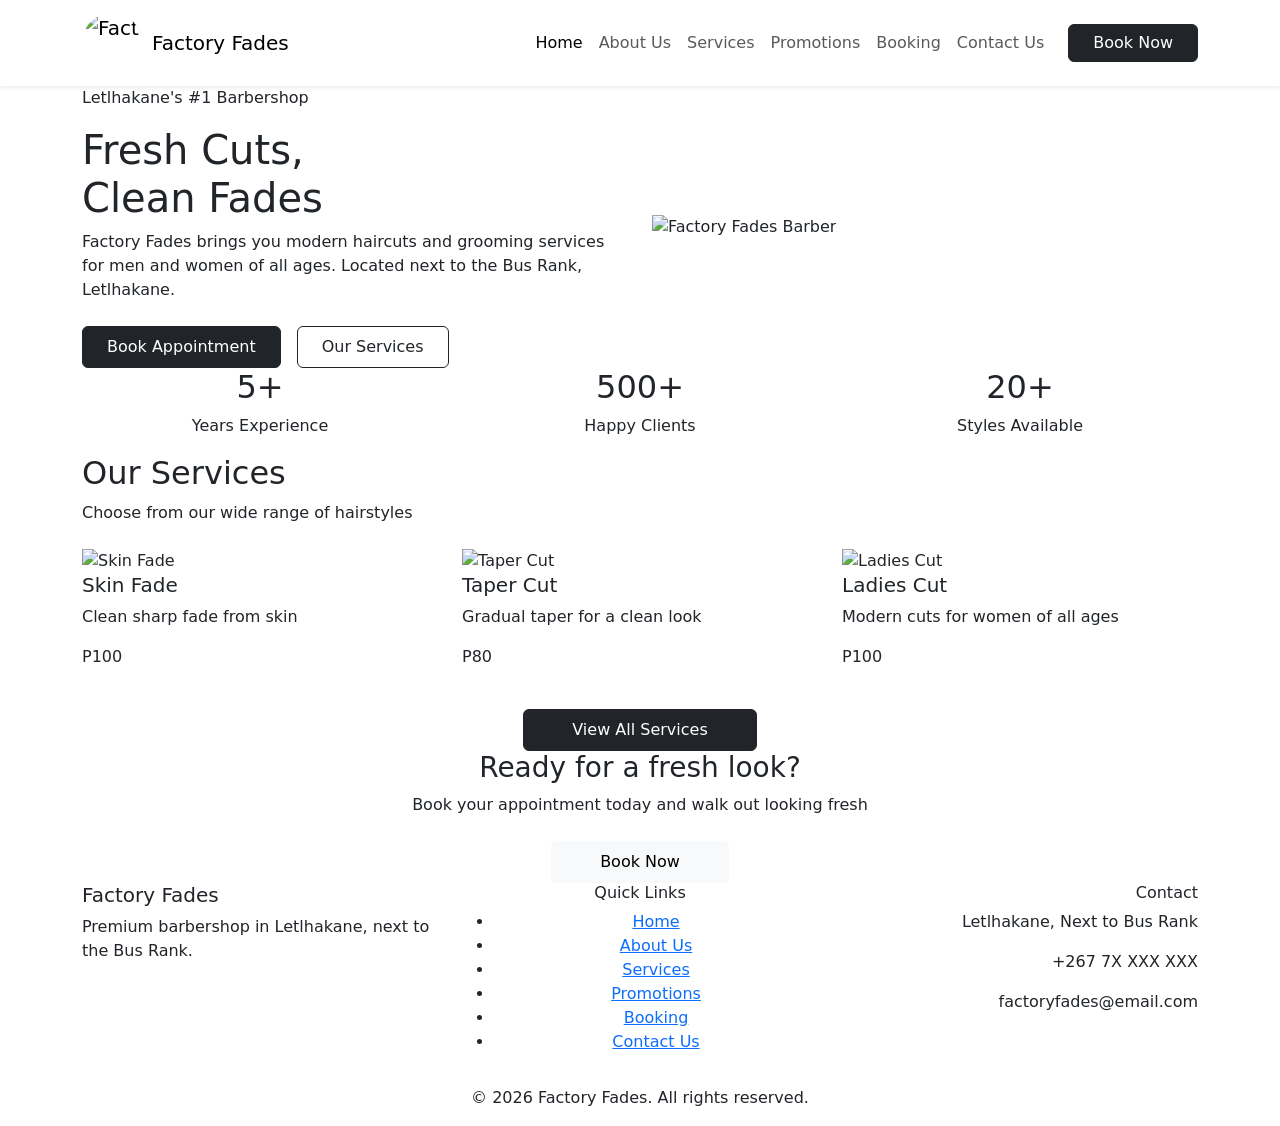
==== index.html @ f3f23d8f "Initial commit - Factory Fades website" ====
<!DOCTYPE html>
<html lang="en">

<head>
    <meta charset="UTF-8">
    <meta name="viewport" content="width=device-width, initial-scale=1.0">
    <meta name="description" content="Factory Fades - Premium Barbershop in Letlhakane. Modern haircuts for both men and women of different ages. Book your appointment online."/>
    <title>Factory Fades | Home</title>
    <link href="https://cdn.jsdelivr.net/npm/bootstrap@5.3.0/dist/css/bootstrap.min.css" rel="stylesheet">
    <link rel="stylesheet" href="css/style.css">
</head>

<body>

<!-- NAVBAR -->
<nav class="navbar navbar-expand-lg navbar-light bg-white shadow-sm sticky-top">
    <div class="container">
        <a class="navbar-brand d-flex align-items-center" href="index.html">
            <img src="images/logo.png" alt="Factory Fades Logo" width="60" height="60" style="border-radius:50%; margin-right:10px;">
            <span class="brand-name">Factory Fades</span>
        </a>
        <button class="navbar-toggler" type="button" data-bs-toggle="collapse" data-bs-target="#navbarNav">
            <span class="navbar-toggler-icon"></span>
        </button>
        <div class="collapse navbar-collapse" id="navbarNav">
            <ul class="navbar-nav ms-auto align-items-center">
                <li class="nav-item"><a class="nav-link active" href="index.html">Home</a></li>
                <li class="nav-item"><a class="nav-link" href="about.html">About Us</a></li>
                <li class="nav-item"><a class="nav-link" href="services.html">Services</a></li>
                <li class="nav-item"><a class="nav-link" href="promotions.html">Promotions</a></li>
                <li class="nav-item"><a class="nav-link" href="booking.html">Booking</a></li>
                <li class="nav-item"><a class="nav-link" href="contact.html">Contact Us</a></li>
                <li class="nav-item ms-3">
                    <a href="booking.html" class="btn btn-dark px-4">Book Now</a>
                </li>
            </ul>
        </div>
    </div>
</nav>

<!-- HERO SECTION -->
<section class="hero-section">
    <div class="container">
        <div class="row align-items-center min-vh-75">
            <div class="col-lg-6">
                <p class="hero-tag">Letlhakane's #1 Barbershop</p>
                <h1 class="hero-heading">Fresh Cuts,<br><span>Clean Fades</span></h1>
                <p class="hero-subtext">Factory Fades brings you modern haircuts and grooming services for men and women of all ages. Located next to the Bus Rank, Letlhakane.</p>
                <div class="d-flex flex-wrap gap-3 mt-4">
                    <a href="booking.html" class="btn btn-dark px-4 py-2">Book Appointment</a>
                    <a href="services.html" class="btn btn-outline-dark px-4 py-2">Our Services</a>
                </div>
            </div>
            <div class="col-lg-6">
                <img src="images/hero.jpg" alt="Factory Fades Barber" width="550" height="400" class="hero-img">
            </div>
        </div>
    </div>
</section>

<!-- STATS SECTION -->
<section class="stats-section">
    <div class="container">
        <div class="row text-center">
            <div class="col-md-4 stat-item">
                <h2 class="stat-number">5+</h2>
                <p class="stat-label">Years Experience</p>
            </div>
            <div class="col-md-4 stat-item">
                <h2 class="stat-number">500+</h2>
                <p class="stat-label">Happy Clients</p>
            </div>
            <div class="col-md-4 stat-item">
                <h2 class="stat-number">20+</h2>
                <p class="stat-label">Styles Available</p>
            </div>
        </div>
    </div>
</section>

<!-- FEATURED SERVICES SECTION -->
<section class="featured-section">
    <div class="container">
        <h2 class="section-heading">Our Services</h2>
        <p class="section-subtext">Choose from our wide range of hairstyles</p>
        <div class="row mt-4">
            <div class="col-md-4 mb-4">
                <div class="service-card">
                    <img src="images/skin-fade.jpg" alt="Skin Fade" width="100%" height="200">
                    <div class="service-card-body">
                        <h5>Skin Fade</h5>
                        <p>Clean sharp fade from skin</p>
                        <span class="price">P100</span>
                    </div>
                </div>
            </div>
            <div class="col-md-4 mb-4">
                <div class="service-card">
                    <img src="images/taper.jpg" alt="Taper Cut" width="100%" height="200">
                    <div class="service-card-body">
                        <h5>Taper Cut</h5>
                        <p>Gradual taper for a clean look</p>
                        <span class="price">P80</span>
                    </div>
                </div>
            </div>
            <div class="col-md-4 mb-4">
                <div class="service-card">
                    <img src="images/ladies.jpg" alt="Ladies Cut" width="100%" height="200">
                    <div class="service-card-body">
                        <h5>Ladies Cut</h5>
                        <p>Modern cuts for women of all ages</p>
                        <span class="price">P100</span>
                    </div>
                </div>
            </div>
        </div>
        <div class="text-center mt-3">
            <a href="services.html" class="btn btn-dark px-5 py-2">View All Services</a>
        </div>
    </div>
</section>

<!-- CTA BANNER -->
<section class="cta-section">
    <div class="container text-center">
        <h3>Ready for a fresh look?</h3>
        <p>Book your appointment today and walk out looking fresh</p>
        <a href="booking.html" class="btn btn-light px-5 py-2 mt-2">Book Now</a>
    </div>
</section>

<!-- FOOTER -->
<footer class="footer">
    <div class="container">
        <div class="row">
            <div class="col-md-4">
                <h5 class="footer-brand">Factory Fades</h5>
                <p>Premium barbershop in Letlhakane, next to the Bus Rank.</p>
            </div>
            <div class="col-md-4 text-center">
                <h6>Quick Links</h6>
                <ul class="footer-links">
                    <li><a href="index.html">Home</a></li>
                    <li><a href="about.html">About Us</a></li>
                    <li><a href="services.html">Services</a></li>
                    <li><a href="promotions.html">Promotions</a></li>
                    <li><a href="booking.html">Booking</a></li>
                    <li><a href="contact.html">Contact Us</a></li>
                </ul>
            </div>
            <div class="col-md-4 text-end">
                <h6>Contact</h6>
                <p>Letlhakane, Next to Bus Rank</p>
                <p>+267 7X XXX XXX</p>
                <p>factoryfades@email.com</p>
            </div>
        </div>
        <div class="text-center mt-3">
            <p class="copyright">© 2026 Factory Fades. All rights reserved.</p>
        </div>
    </div>
</footer>

<script src="https://cdn.jsdelivr.net/npm/bootstrap@5.3.0/dist/js/bootstrap.bundle.min.js"></script>

</body>
</html>
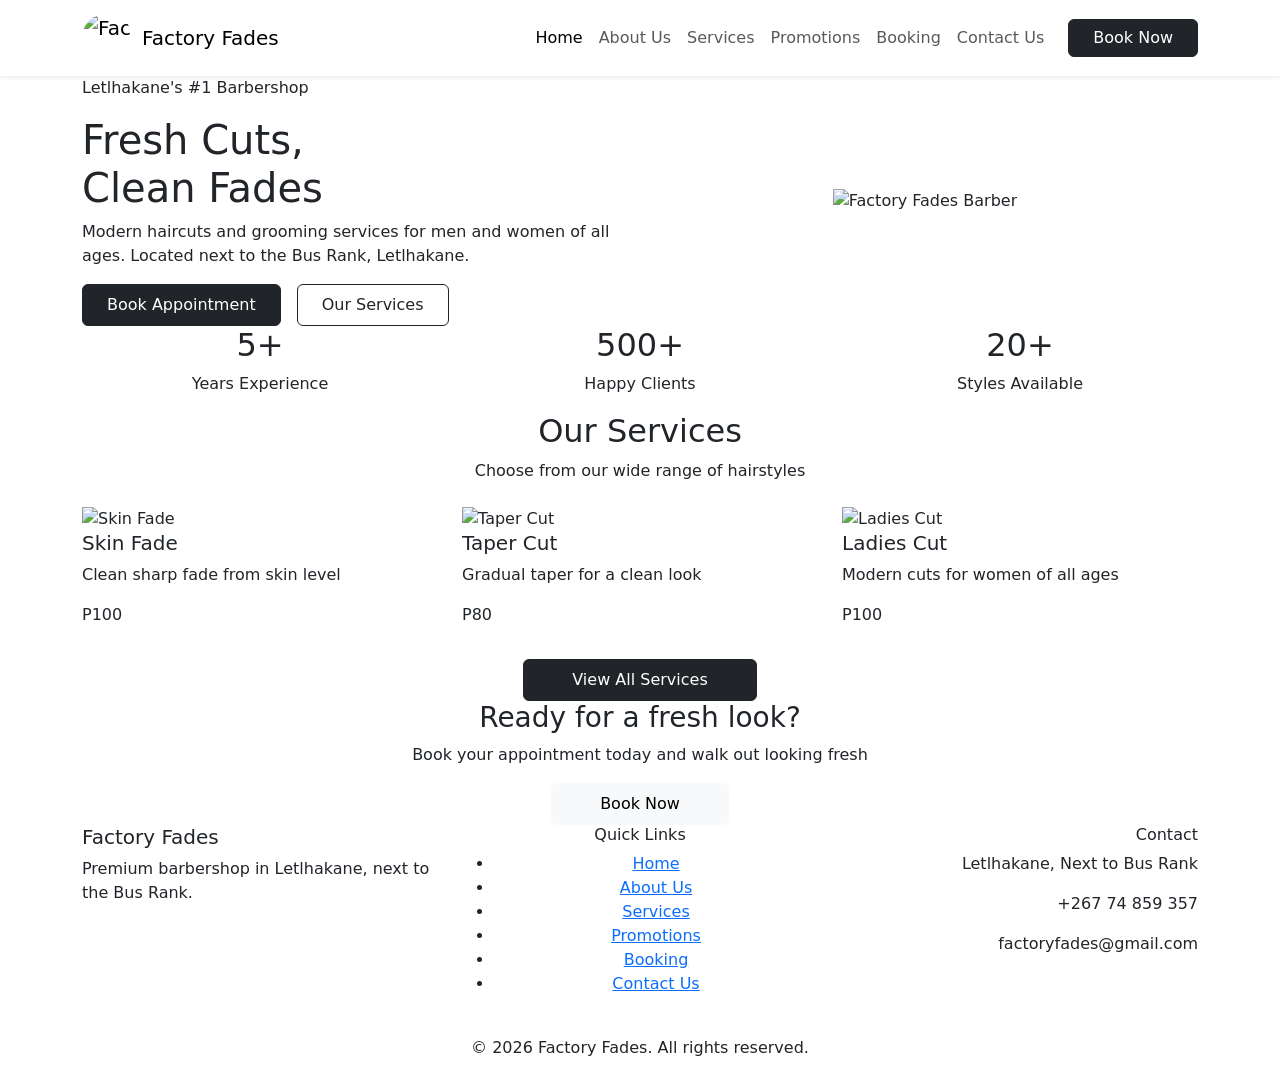
==== commit 2be85cde: "Complete Factory Fades website - all pages CSS and JS" ====
--- a/index.html
+++ b/index.html
@@ -1,10 +1,9 @@
 <!DOCTYPE html>
 <html lang="en">
-
 <head>
     <meta charset="UTF-8">
     <meta name="viewport" content="width=device-width, initial-scale=1.0">
-    <meta name="description" content="Factory Fades - Premium Barbershop in Letlhakane. Modern haircuts for both men and women of different ages. Book your appointment online."/>
+    <meta name="description" content="Factory Fades - Premium Barbershop in Letlhakane. Modern haircuts for men and women of all ages. Book your appointment online.">
     <title>Factory Fades | Home</title>
     <link href="https://cdn.jsdelivr.net/npm/bootstrap@5.3.0/dist/css/bootstrap.min.css" rel="stylesheet">
     <link rel="stylesheet" href="css/style.css">
@@ -16,7 +15,7 @@
 <nav class="navbar navbar-expand-lg navbar-light bg-white shadow-sm sticky-top">
     <div class="container">
         <a class="navbar-brand d-flex align-items-center" href="index.html">
-            <img src="images/logo.png" alt="Factory Fades Logo" width="60" height="60" style="border-radius:50%; margin-right:10px;">
+            <img src="images/logo.png" alt="Factory Fades Logo" width="50" height="50" style="border-radius:50%; margin-right:10px;">
             <span class="brand-name">Factory Fades</span>
         </a>
         <button class="navbar-toggler" type="button" data-bs-toggle="collapse" data-bs-target="#navbarNav">
@@ -38,27 +37,27 @@
     </div>
 </nav>
 
-<!-- HERO SECTION -->
+<!-- HERO -->
 <section class="hero-section">
     <div class="container">
-        <div class="row align-items-center min-vh-75">
+        <div class="row align-items-center">
             <div class="col-lg-6">
                 <p class="hero-tag">Letlhakane's #1 Barbershop</p>
                 <h1 class="hero-heading">Fresh Cuts,<br><span>Clean Fades</span></h1>
-                <p class="hero-subtext">Factory Fades brings you modern haircuts and grooming services for men and women of all ages. Located next to the Bus Rank, Letlhakane.</p>
-                <div class="d-flex flex-wrap gap-3 mt-4">
+                <p class="hero-subtext">Modern haircuts and grooming services for men and women of all ages. Located next to the Bus Rank, Letlhakane.</p>
+                <div class="d-flex flex-wrap gap-3">
                     <a href="booking.html" class="btn btn-dark px-4 py-2">Book Appointment</a>
                     <a href="services.html" class="btn btn-outline-dark px-4 py-2">Our Services</a>
                 </div>
             </div>
-            <div class="col-lg-6">
-                <img src="images/hero.jpg" alt="Factory Fades Barber" width="550" height="400" class="hero-img">
+            <div class="col-lg-6 mt-4 mt-lg-0 text-center">
+                <img src="images/hero.jpg" alt="Factory Fades Barber" width="550" height="420" class="hero-img">
             </div>
         </div>
     </div>
 </section>
 
-<!-- STATS SECTION -->
+<!-- STATS -->
 <section class="stats-section">
     <div class="container">
         <div class="row text-center">
@@ -78,18 +77,18 @@
     </div>
 </section>
 
-<!-- FEATURED SERVICES SECTION -->
+<!-- FEATURED SERVICES -->
 <section class="featured-section">
     <div class="container">
-        <h2 class="section-heading">Our Services</h2>
-        <p class="section-subtext">Choose from our wide range of hairstyles</p>
+        <h2 class="section-heading text-center">Our Services</h2>
+        <p class="section-subtext text-center">Choose from our wide range of hairstyles</p>
         <div class="row mt-4">
             <div class="col-md-4 mb-4">
                 <div class="service-card">
                     <img src="images/skin-fade.jpg" alt="Skin Fade" width="100%" height="200">
                     <div class="service-card-body">
                         <h5>Skin Fade</h5>
-                        <p>Clean sharp fade from skin</p>
+                        <p>Clean sharp fade from skin level</p>
                         <span class="price">P100</span>
                     </div>
                 </div>
@@ -115,7 +114,7 @@
                 </div>
             </div>
         </div>
-        <div class="text-center mt-3">
+        <div class="text-center mt-2">
             <a href="services.html" class="btn btn-dark px-5 py-2">View All Services</a>
         </div>
     </div>
@@ -126,7 +125,7 @@
     <div class="container text-center">
         <h3>Ready for a fresh look?</h3>
         <p>Book your appointment today and walk out looking fresh</p>
-        <a href="booking.html" class="btn btn-light px-5 py-2 mt-2">Book Now</a>
+        <a href="booking.html" class="btn btn-light px-5 py-2">Book Now</a>
     </div>
 </section>
 
@@ -134,11 +133,11 @@
 <footer class="footer">
     <div class="container">
         <div class="row">
-            <div class="col-md-4">
+            <div class="col-md-4 mb-4">
                 <h5 class="footer-brand">Factory Fades</h5>
                 <p>Premium barbershop in Letlhakane, next to the Bus Rank.</p>
             </div>
-            <div class="col-md-4 text-center">
+            <div class="col-md-4 mb-4 text-center">
                 <h6>Quick Links</h6>
                 <ul class="footer-links">
                     <li><a href="index.html">Home</a></li>
@@ -149,20 +148,20 @@
                     <li><a href="contact.html">Contact Us</a></li>
                 </ul>
             </div>
-            <div class="col-md-4 text-end">
+            <div class="col-md-4 mb-4 text-md-end">
                 <h6>Contact</h6>
                 <p>Letlhakane, Next to Bus Rank</p>
-                <p>+267 7X XXX XXX</p>
-                <p>factoryfades@email.com</p>
+                <p>+267 74 859 357</p>
+                <p>factoryfades@gmail.com</p>
             </div>
         </div>
-        <div class="text-center mt-3">
+        <div class="text-center">
             <p class="copyright">© 2026 Factory Fades. All rights reserved.</p>
         </div>
     </div>
 </footer>
 
 <script src="https://cdn.jsdelivr.net/npm/bootstrap@5.3.0/dist/js/bootstrap.bundle.min.js"></script>
-
-</body>
+<script src="js/main.js"></script>
+<script src="js/main.js"></script></body>
 </html>
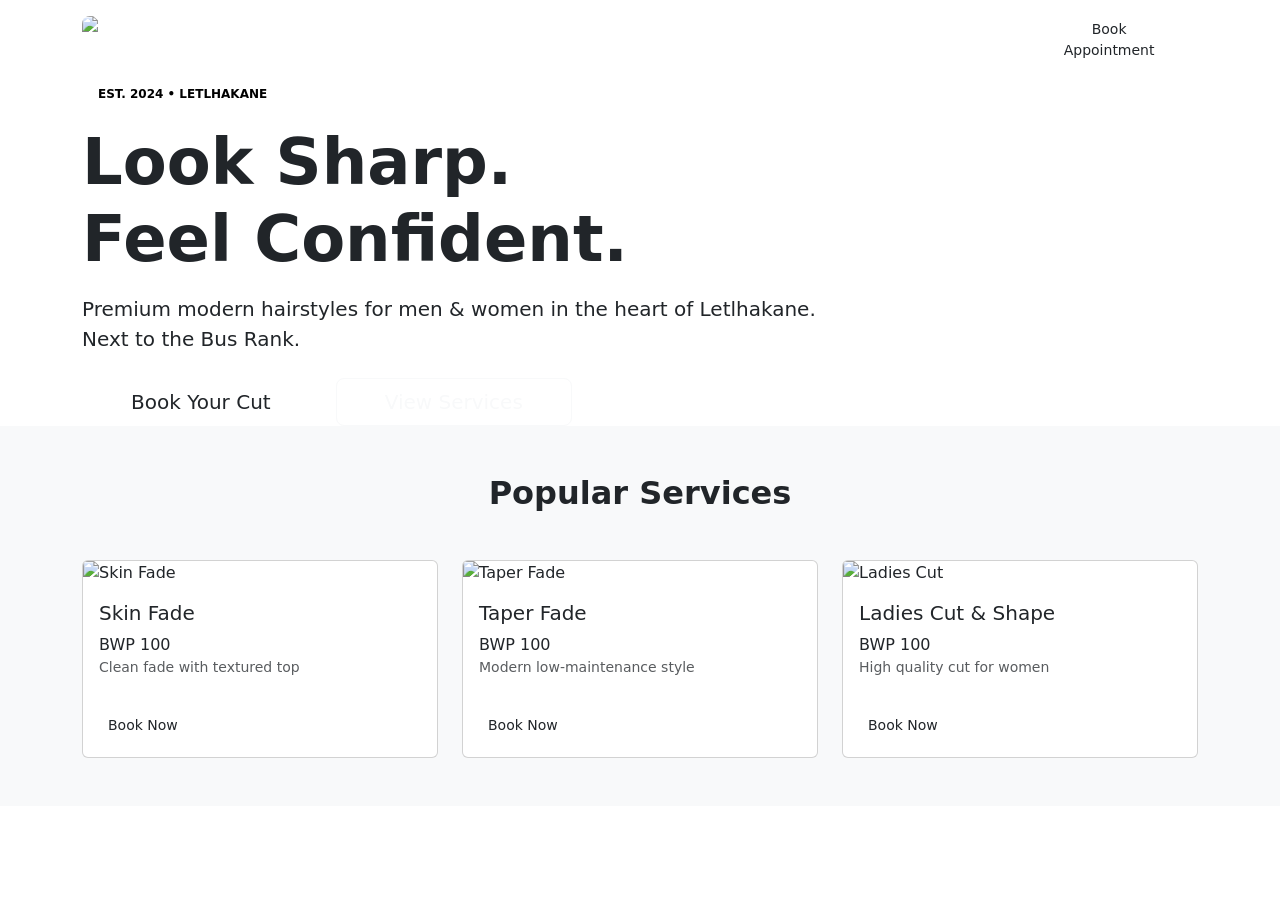
==== commit 4f974032: "First upload - Factory Fades Barbershop Website" ====
--- a/index.html
+++ b/index.html
@@ -3,165 +3,101 @@
 <head>
     <meta charset="UTF-8">
     <meta name="viewport" content="width=device-width, initial-scale=1.0">
-    <meta name="description" content="Factory Fades - Premium Barbershop in Letlhakane. Modern haircuts for men and women of all ages. Book your appointment online.">
-    <title>Factory Fades | Home</title>
-    <link href="https://cdn.jsdelivr.net/npm/bootstrap@5.3.0/dist/css/bootstrap.min.css" rel="stylesheet">
-    <link rel="stylesheet" href="css/style.css">
+    <title>Factory Fades | Premium Barbershop in Letlhakane</title>
+    <link href="https://cdn.jsdelivr.net/npm/bootstrap@5.3.3/dist/css/bootstrap.min.css" rel="stylesheet">
+    <link rel="stylesheet" href="https://cdnjs.cloudflare.com/ajax/libs/font-awesome/6.5.1/css/all.min.css">
+    <link rel="stylesheet" href="assets/css/style.css">
+    <link rel="icon" href="assets/images/logo.jpg" type="image/jpeg">
 </head>
-
 <body>
-
-<!-- NAVBAR -->
-<nav class="navbar navbar-expand-lg navbar-light bg-white shadow-sm sticky-top">
-    <div class="container">
-        <a class="navbar-brand d-flex align-items-center" href="index.html">
-            <img src="images/logo.png" alt="Factory Fades Logo" width="50" height="50" style="border-radius:50%; margin-right:10px;">
-            <span class="brand-name">Factory Fades</span>
-        </a>
-        <button class="navbar-toggler" type="button" data-bs-toggle="collapse" data-bs-target="#navbarNav">
-            <span class="navbar-toggler-icon"></span>
-        </button>
-        <div class="collapse navbar-collapse" id="navbarNav">
-            <ul class="navbar-nav ms-auto align-items-center">
-                <li class="nav-item"><a class="nav-link active" href="index.html">Home</a></li>
-                <li class="nav-item"><a class="nav-link" href="about.html">About Us</a></li>
-                <li class="nav-item"><a class="nav-link" href="services.html">Services</a></li>
-                <li class="nav-item"><a class="nav-link" href="promotions.html">Promotions</a></li>
-                <li class="nav-item"><a class="nav-link" href="booking.html">Booking</a></li>
-                <li class="nav-item"><a class="nav-link" href="contact.html">Contact Us</a></li>
-                <li class="nav-item ms-3">
-                    <a href="booking.html" class="btn btn-dark px-4">Book Now</a>
-                </li>
-            </ul>
-        </div>
-    </div>
-</nav>
-
-<!-- HERO -->
-<section class="hero-section">
-    <div class="container">
-        <div class="row align-items-center">
-            <div class="col-lg-6">
-                <p class="hero-tag">Letlhakane's #1 Barbershop</p>
-                <h1 class="hero-heading">Fresh Cuts,<br><span>Clean Fades</span></h1>
-                <p class="hero-subtext">Modern haircuts and grooming services for men and women of all ages. Located next to the Bus Rank, Letlhakane.</p>
-                <div class="d-flex flex-wrap gap-3">
-                    <a href="booking.html" class="btn btn-dark px-4 py-2">Book Appointment</a>
-                    <a href="services.html" class="btn btn-outline-dark px-4 py-2">Our Services</a>
+    <!-- Navbar -->
+    <nav class="navbar navbar-expand-lg navbar-dark sticky-top">
+        <div class="container">
+            <a class="navbar-brand d-flex align-items-center" href="index.html">
+                <img src="assets/images/logo.jpg" alt="Factory Fades Logo" style="height: 48px; width: auto; border-radius: 8px;">
+                <span class="ms-2 fw-bold">FACTORY FADES</span>
+            </a>
+            <button class="navbar-toggler" type="button" data-bs-toggle="collapse" data-bs-target="#navbarNav">
+                <span class="navbar-toggler-icon"></span>
+            </button>
+            <div class="collapse navbar-collapse" id="navbarNav">
+                <ul class="navbar-nav ms-auto">
+                    <li class="nav-item"><a class="nav-link active" href="index.html">Home</a></li>
+                    <li class="nav-item"><a class="nav-link" href="about.html">About Us</a></li>
+                    <li class="nav-item"><a class="nav-link" href="services.html">Services</a></li>
+                    <li class="nav-item"><a class="nav-link" href="promotions.html">Promotions</a></li>
+                    <li class="nav-item"><a class="nav-link" href="booking.html">Book Now</a></li>
+                    <li class="nav-item"><a class="nav-link" href="contact.html">Contact</a></li>
+                </ul>
+                <div class="ms-lg-4 mt-3 mt-lg-0">
+                    <a href="booking.html" class="btn btn-gold btn-sm px-4">Book Appointment</a>
                 </div>
             </div>
-            <div class="col-lg-6 mt-4 mt-lg-0 text-center">
-                <img src="images/hero.jpg" alt="Factory Fades Barber" width="550" height="420" class="hero-img">
+        </div>
+    </nav>
+
+    <!-- Hero -->
+    <header class="hero" style="background-image: url('assets/images/BALD.jpg');">
+        <div class="container">
+            <div class="hero-content">
+                <div class="badge bg-gold text-black mb-3 px-3 py-2 rounded-pill fw-semibold">EST. 2024 • LETLHAKANE</div>
+                <h1 class="display-3 fw-bold mb-3">Look Sharp.<br>Feel Confident.</h1>
+                <p class="lead mb-4">Premium modern hairstyles for men & women in the heart of Letlhakane.<br>Next to the Bus Rank.</p>
+                <div class="d-flex flex-wrap gap-3">
+                    <a href="booking.html" class="btn btn-gold btn-lg px-5">Book Your Cut</a>
+                    <a href="services.html" class="btn btn-outline-light btn-lg px-5">View Services</a>
+                </div>
             </div>
         </div>
-    </div>
-</section>
+    </header>
 
-<!-- STATS -->
-<section class="stats-section">
-    <div class="container">
-        <div class="row text-center">
-            <div class="col-md-4 stat-item">
-                <h2 class="stat-number">5+</h2>
-                <p class="stat-label">Years Experience</p>
+    <!-- Featured Services -->
+    <section class="py-5 bg-light">
+        <div class="container">
+            <div class="text-center mb-5">
+                <h2 class="fw-bold">Popular Services</h2>
             </div>
-            <div class="col-md-4 stat-item">
-                <h2 class="stat-number">500+</h2>
-                <p class="stat-label">Happy Clients</p>
-            </div>
-            <div class="col-md-4 stat-item">
-                <h2 class="stat-number">20+</h2>
-                <p class="stat-label">Styles Available</p>
-            </div>
-        </div>
-    </div>
-</section>
-
-<!-- FEATURED SERVICES -->
-<section class="featured-section">
-    <div class="container">
-        <h2 class="section-heading text-center">Our Services</h2>
-        <p class="section-subtext text-center">Choose from our wide range of hairstyles</p>
-        <div class="row mt-4">
-            <div class="col-md-4 mb-4">
-                <div class="service-card">
-                    <img src="images/skin-fade.jpg" alt="Skin Fade" width="100%" height="200">
-                    <div class="service-card-body">
-                        <h5>Skin Fade</h5>
-                        <p>Clean sharp fade from skin level</p>
-                        <span class="price">P100</span>
+            <div class="row g-4">
+                <div class="col-md-4">
+                    <div class="service-card card h-100">
+                        <img src="assets/images/skin-fade.jpg.jpg" class="card-img-top" alt="Skin Fade">
+                        <div class="card-body">
+                            <h5>Skin Fade</h5>
+                            <span class="price">BWP 100</span>
+                            <p class="text-muted small">Clean fade with textured top</p>
+                            <a href="booking.html" class="btn btn-sm btn-gold mt-3">Book Now</a>
+                        </div>
                     </div>
                 </div>
-            </div>
-            <div class="col-md-4 mb-4">
-                <div class="service-card">
-                    <img src="images/taper.jpg" alt="Taper Cut" width="100%" height="200">
-                    <div class="service-card-body">
-                        <h5>Taper Cut</h5>
-                        <p>Gradual taper for a clean look</p>
-                        <span class="price">P80</span>
+                <div class="col-md-4">
+                    <div class="service-card card h-100">
+                        <img src="a"C:\Users\PC\OneDrive - Botswana Accountancy College\Desktop\assignment\images\taper.jpg.jpg"" class="card-img-top" alt="Taper Fade">
+                        <div class="card-body">
+                            <h5>Taper Fade</h5>
+                            <span class="price">BWP 100</span>
+                            <p class="text-muted small">Modern low-maintenance style</p>
+                            <a href="booking.html" class="btn btn-sm btn-gold mt-3">Book Now</a>
+                        </div>
                     </div>
                 </div>
-            </div>
-            <div class="col-md-4 mb-4">
-                <div class="service-card">
-                    <img src="images/ladies.jpg" alt="Ladies Cut" width="100%" height="200">
-                    <div class="service-card-body">
-                        <h5>Ladies Cut</h5>
-                        <p>Modern cuts for women of all ages</p>
-                        <span class="price">P100</span>
+                <div class="col-md-4">
+                    <div class="service-card card h-100">
+                        <img src="assets/images/ladies.jpg.jpg" class="card-img-top" alt="Ladies Cut">
+                        <div class="card-body">
+                            <h5>Ladies Cut & Shape</h5>
+                            <span class="price">BWP 100</span>
+                            <p class="text-muted small">High quality cut for women</p>
+                            <a href="booking.html" class="btn btn-sm btn-gold mt-3">Book Now</a>
+                        </div>
                     </div>
                 </div>
             </div>
         </div>
-        <div class="text-center mt-2">
-            <a href="services.html" class="btn btn-dark px-5 py-2">View All Services</a>
-        </div>
-    </div>
-</section>
+    </section>
 
-<!-- CTA BANNER -->
-<section class="cta-section">
-    <div class="container text-center">
-        <h3>Ready for a fresh look?</h3>
-        <p>Book your appointment today and walk out looking fresh</p>
-        <a href="booking.html" class="btn btn-light px-5 py-2">Book Now</a>
-    </div>
-</section>
+    <!-- Rest of your original content remains the same -->
+    <!-- ... (testimonials, CTA, footer) ... -->
 
-<!-- FOOTER -->
-<footer class="footer">
-    <div class="container">
-        <div class="row">
-            <div class="col-md-4 mb-4">
-                <h5 class="footer-brand">Factory Fades</h5>
-                <p>Premium barbershop in Letlhakane, next to the Bus Rank.</p>
-            </div>
-            <div class="col-md-4 mb-4 text-center">
-                <h6>Quick Links</h6>
-                <ul class="footer-links">
-                    <li><a href="index.html">Home</a></li>
-                    <li><a href="about.html">About Us</a></li>
-                    <li><a href="services.html">Services</a></li>
-                    <li><a href="promotions.html">Promotions</a></li>
-                    <li><a href="booking.html">Booking</a></li>
-                    <li><a href="contact.html">Contact Us</a></li>
-                </ul>
-            </div>
-            <div class="col-md-4 mb-4 text-md-end">
-                <h6>Contact</h6>
-                <p>Letlhakane, Next to Bus Rank</p>
-                <p>+267 74 859 357</p>
-                <p>factoryfades@gmail.com</p>
-            </div>
-        </div>
-        <div class="text-center">
-            <p class="copyright">© 2026 Factory Fades. All rights reserved.</p>
-        </div>
-    </div>
-</footer>
-
-<script src="https://cdn.jsdelivr.net/npm/bootstrap@5.3.0/dist/js/bootstrap.bundle.min.js"></script>
-<script src="js/main.js"></script>
-<script src="js/main.js"></script></body>
+    <script src="https://cdn.jsdelivr.net/npm/bootstrap@5.3.3/dist/js/bootstrap.bundle.min.js"></script>
+</body>
 </html>
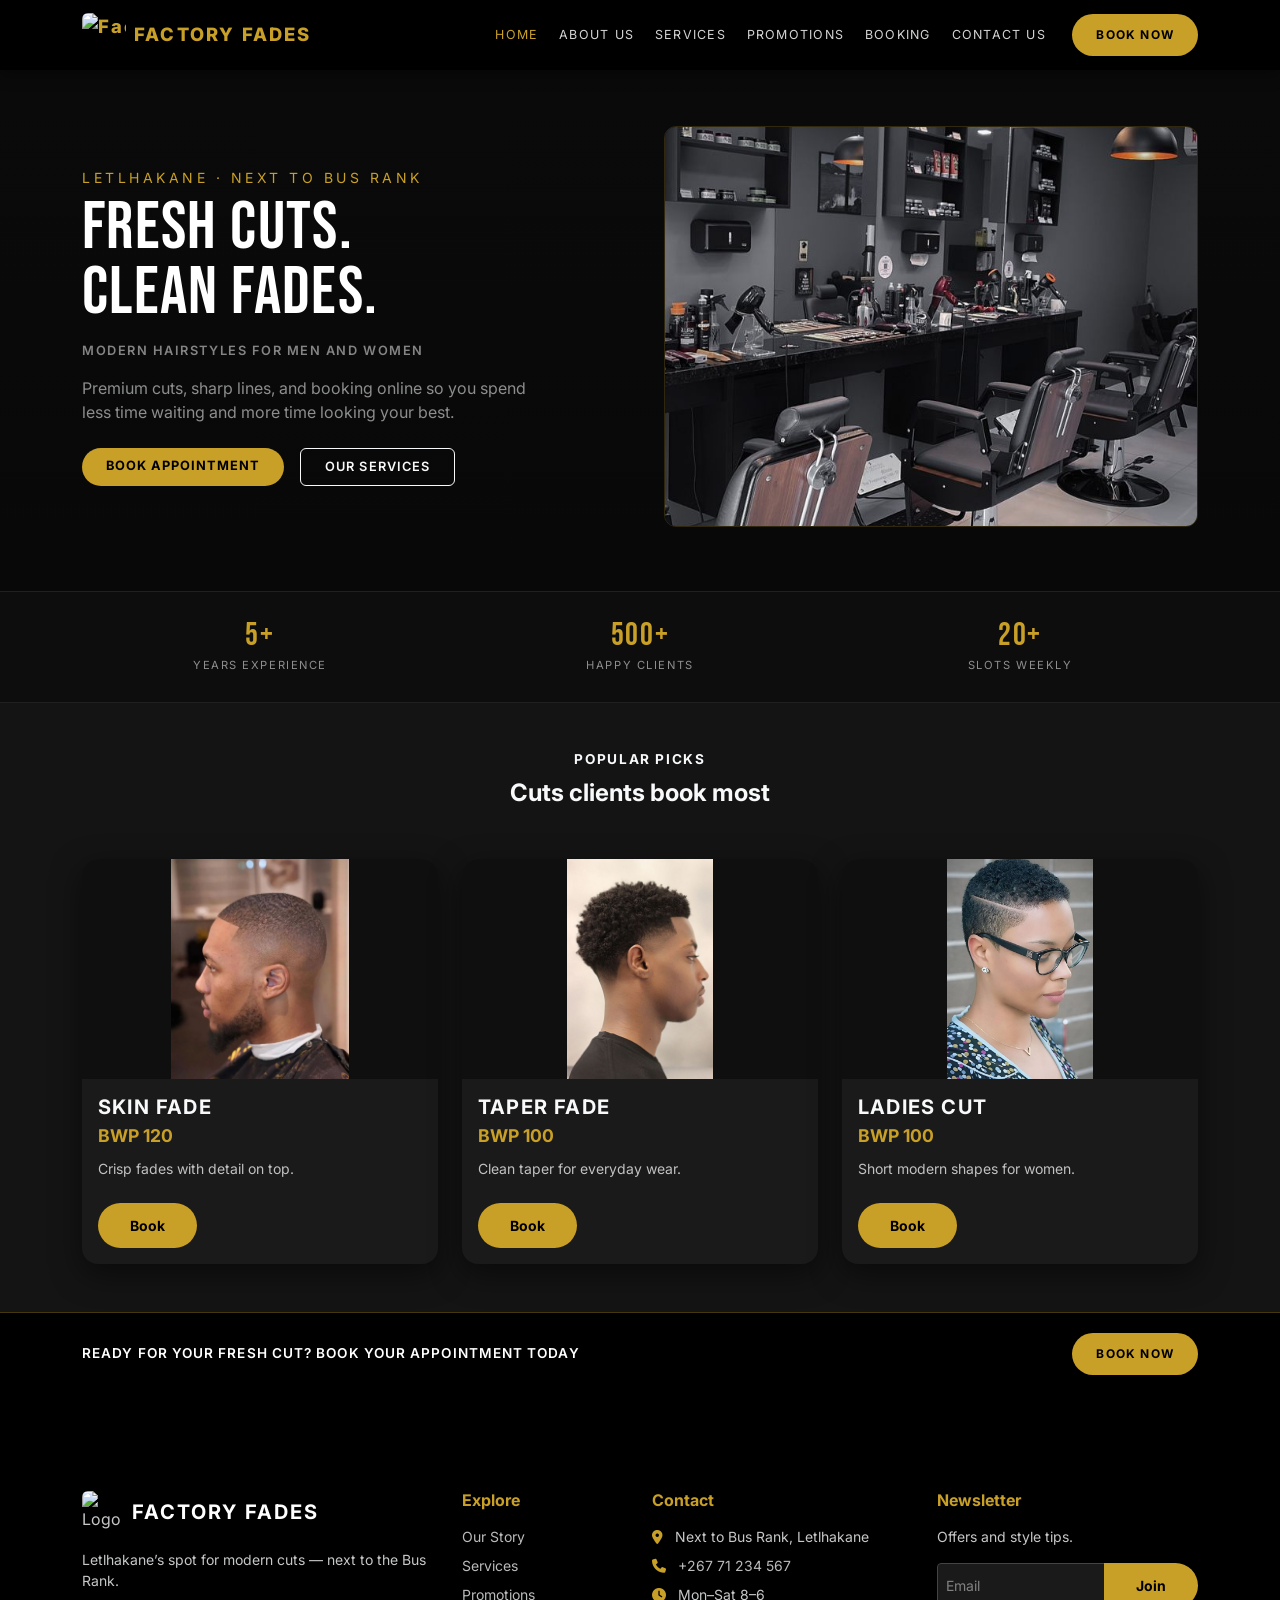
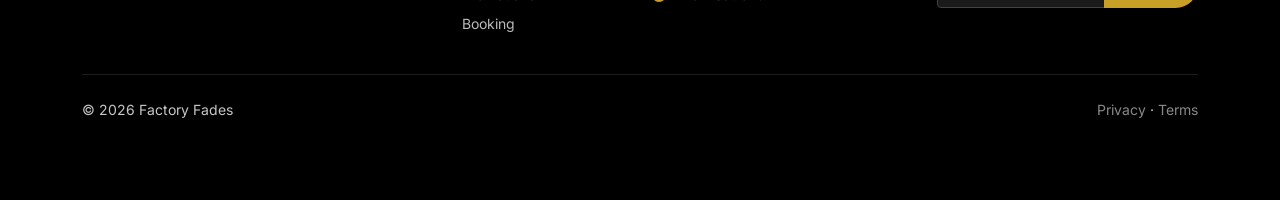
==== commit 5fbe00e0: "Add files via upload" ====
--- a/index.html
+++ b/index.html
@@ -1,103 +1,191 @@
-<!DOCTYPE html>
-<html lang="en">
-<head>
-    <meta charset="UTF-8">
-    <meta name="viewport" content="width=device-width, initial-scale=1.0">
-    <title>Factory Fades | Premium Barbershop in Letlhakane</title>
-    <link href="https://cdn.jsdelivr.net/npm/bootstrap@5.3.3/dist/css/bootstrap.min.css" rel="stylesheet">
-    <link rel="stylesheet" href="https://cdnjs.cloudflare.com/ajax/libs/font-awesome/6.5.1/css/all.min.css">
-    <link rel="stylesheet" href="assets/css/style.css">
-    <link rel="icon" href="assets/images/logo.jpg" type="image/jpeg">
-</head>
-<body>
-    <!-- Navbar -->
-    <nav class="navbar navbar-expand-lg navbar-dark sticky-top">
-        <div class="container">
-            <a class="navbar-brand d-flex align-items-center" href="index.html">
-                <img src="assets/images/logo.jpg" alt="Factory Fades Logo" style="height: 48px; width: auto; border-radius: 8px;">
-                <span class="ms-2 fw-bold">FACTORY FADES</span>
-            </a>
-            <button class="navbar-toggler" type="button" data-bs-toggle="collapse" data-bs-target="#navbarNav">
-                <span class="navbar-toggler-icon"></span>
-            </button>
-            <div class="collapse navbar-collapse" id="navbarNav">
-                <ul class="navbar-nav ms-auto">
-                    <li class="nav-item"><a class="nav-link active" href="index.html">Home</a></li>
-                    <li class="nav-item"><a class="nav-link" href="about.html">About Us</a></li>
-                    <li class="nav-item"><a class="nav-link" href="services.html">Services</a></li>
-                    <li class="nav-item"><a class="nav-link" href="promotions.html">Promotions</a></li>
-                    <li class="nav-item"><a class="nav-link" href="booking.html">Book Now</a></li>
-                    <li class="nav-item"><a class="nav-link" href="contact.html">Contact</a></li>
-                </ul>
-                <div class="ms-lg-4 mt-3 mt-lg-0">
-                    <a href="booking.html" class="btn btn-gold btn-sm px-4">Book Appointment</a>
-                </div>
-            </div>
-        </div>
-    </nav>
-
-    <!-- Hero -->
-    <header class="hero" style="background-image: url('assets/images/BALD.jpg');">
-        <div class="container">
-            <div class="hero-content">
-                <div class="badge bg-gold text-black mb-3 px-3 py-2 rounded-pill fw-semibold">EST. 2024 • LETLHAKANE</div>
-                <h1 class="display-3 fw-bold mb-3">Look Sharp.<br>Feel Confident.</h1>
-                <p class="lead mb-4">Premium modern hairstyles for men & women in the heart of Letlhakane.<br>Next to the Bus Rank.</p>
-                <div class="d-flex flex-wrap gap-3">
-                    <a href="booking.html" class="btn btn-gold btn-lg px-5">Book Your Cut</a>
-                    <a href="services.html" class="btn btn-outline-light btn-lg px-5">View Services</a>
-                </div>
-            </div>
-        </div>
-    </header>
-
-    <!-- Featured Services -->
-    <section class="py-5 bg-light">
-        <div class="container">
-            <div class="text-center mb-5">
-                <h2 class="fw-bold">Popular Services</h2>
-            </div>
-            <div class="row g-4">
-                <div class="col-md-4">
-                    <div class="service-card card h-100">
-                        <img src="assets/images/skin-fade.jpg.jpg" class="card-img-top" alt="Skin Fade">
-                        <div class="card-body">
-                            <h5>Skin Fade</h5>
-                            <span class="price">BWP 100</span>
-                            <p class="text-muted small">Clean fade with textured top</p>
-                            <a href="booking.html" class="btn btn-sm btn-gold mt-3">Book Now</a>
-                        </div>
-                    </div>
-                </div>
-                <div class="col-md-4">
-                    <div class="service-card card h-100">
-                        <img src="a"C:\Users\PC\OneDrive - Botswana Accountancy College\Desktop\assignment\images\taper.jpg.jpg"" class="card-img-top" alt="Taper Fade">
-                        <div class="card-body">
-                            <h5>Taper Fade</h5>
-                            <span class="price">BWP 100</span>
-                            <p class="text-muted small">Modern low-maintenance style</p>
-                            <a href="booking.html" class="btn btn-sm btn-gold mt-3">Book Now</a>
-                        </div>
-                    </div>
-                </div>
-                <div class="col-md-4">
-                    <div class="service-card card h-100">
-                        <img src="assets/images/ladies.jpg.jpg" class="card-img-top" alt="Ladies Cut">
-                        <div class="card-body">
-                            <h5>Ladies Cut & Shape</h5>
-                            <span class="price">BWP 100</span>
-                            <p class="text-muted small">High quality cut for women</p>
-                            <a href="booking.html" class="btn btn-sm btn-gold mt-3">Book Now</a>
-                        </div>
-                    </div>
-                </div>
-            </div>
-        </div>
-    </section>
-
-    <!-- Rest of your original content remains the same -->
-    <!-- ... (testimonials, CTA, footer) ... -->
-
-    <script src="https://cdn.jsdelivr.net/npm/bootstrap@5.3.3/dist/js/bootstrap.bundle.min.js"></script>
-</body>
-</html>+<!DOCTYPE html>
+<html lang="en">
+<head>
+    <meta charset="UTF-8">
+    <meta name="viewport" content="width=device-width, initial-scale=1.0">
+    <title>Factory Fades | Letlhakane #1 Barbershop</title>
+    <link rel="preconnect" href="https://fonts.googleapis.com">
+    <link rel="preconnect" href="https://fonts.gstatic.com" crossorigin>
+    <link href="https://fonts.googleapis.com/css2?family=Bebas+Neue&family=Inter:wght@400;500;600;700&display=swap" rel="stylesheet">
+    <link href="https://cdn.jsdelivr.net/npm/bootstrap@5.3.3/dist/css/bootstrap.min.css" rel="stylesheet">
+    <link rel="stylesheet" href="https://cdnjs.cloudflare.com/ajax/libs/font-awesome/6.5.1/css/all.min.css">
+    <link rel="stylesheet" href="style.css">
+    <link rel="icon" href="images/FACTORY%20FADES%20LOGO.png" type="image/png">
+</head>
+<body>
+    <nav class="navbar navbar-expand-lg navbar-dark sticky-top nav-uppercase">
+        <div class="container">
+            <a class="navbar-brand d-flex align-items-center" href="index.html">
+                <img src="images/FACTORY%20FADES%20LOGO.png" alt="Factory Fades Logo" width="44" height="44" class="rounded-2">
+                <span class="ms-2 d-none d-sm-inline">FACTORY FADES</span>
+            </a>
+            <button class="navbar-toggler" type="button" data-bs-toggle="collapse" data-bs-target="#navbarNav" aria-controls="navbarNav" aria-expanded="false" aria-label="Toggle navigation">
+                <span class="navbar-toggler-icon"></span>
+            </button>
+            <div class="collapse navbar-collapse" id="navbarNav">
+                <ul class="navbar-nav ms-auto">
+                    <li class="nav-item"><a class="nav-link active" href="index.html">Home</a></li>
+                    <li class="nav-item"><a class="nav-link" href="about.html">About Us</a></li>
+                    <li class="nav-item"><a class="nav-link" href="services.html">Services</a></li>
+                    <li class="nav-item"><a class="nav-link" href="promotions.html">Promotions</a></li>
+                    <li class="nav-item"><a class="nav-link" href="booking.html">Booking</a></li>
+                    <li class="nav-item"><a class="nav-link" href="contact.html">Contact Us</a></li>
+                </ul>
+                <div class="ms-lg-3 mt-3 mt-lg-0">
+                    <a href="booking.html" class="btn btn-gold btn-sm px-4 text-uppercase fw-bold" style="letter-spacing: 0.1em; font-size: 0.75rem;">Book Now</a>
+                </div>
+            </div>
+        </div>
+    </nav>
+
+    <header class="hero-split">
+        <div class="container">
+            <div class="row align-items-center g-4 g-lg-5">
+                <div class="col-lg-6">
+                    <p class="small text-uppercase text-gold mb-2" style="letter-spacing: 0.25em;">Letlhakane · Next to Bus Rank</p>
+                    <h1 class="hero-display text-white mb-3">Fresh cuts.<br>Clean fades.</h1>
+                    <p class="text-uppercase text-white-50 fw-semibold mb-3" style="letter-spacing: 0.12em; font-size: 0.8rem;">Modern hairstyles for men and women</p>
+                    <p class="text-muted mb-4" style="max-width: 28rem;">Premium cuts, sharp lines, and booking online so you spend less time waiting and more time looking your best.</p>
+                    <div class="d-flex flex-wrap gap-3">
+                        <a href="booking.html" class="btn btn-gold px-4 py-2 fw-bold text-uppercase" style="letter-spacing: 0.08em; font-size: 0.8rem;">Book appointment</a>
+                        <a href="services.html" class="btn btn-outline-light px-4 py-2 fw-semibold text-uppercase" style="letter-spacing: 0.08em; font-size: 0.8rem;">Our services</a>
+                    </div>
+                </div>
+                <div class="col-lg-6">
+                    <div class="hero-visual mx-lg-0 mx-auto">
+                        <img src="images/Jaques barbershop.jpg" alt="Factory Fades team and clients in the shop" loading="eager">
+                    </div>
+                </div>
+            </div>
+        </div>
+    </header>
+
+    <section class="stats-strip">
+        <div class="container">
+            <div class="row justify-content-center">
+                <div class="col-4 col-md-4">
+                    <div class="stat-item">
+                        <div class="num">5+</div>
+                        <div class="lbl">Years experience</div>
+                    </div>
+                </div>
+                <div class="col-4 col-md-4">
+                    <div class="stat-item">
+                        <div class="num">500+</div>
+                        <div class="lbl">Happy clients</div>
+                    </div>
+                </div>
+                <div class="col-4 col-md-4">
+                    <div class="stat-item">
+                        <div class="num">20+</div>
+                        <div class="lbl">Slots weekly</div>
+                    </div>
+                </div>
+            </div>
+        </div>
+    </section>
+
+    <section class="py-5 bg-light">
+        <div class="container">
+            <div class="text-center mb-5">
+                <h2 class="fw-bold text-uppercase" style="letter-spacing: 0.12em; font-size: 0.85rem; color: var(--gold);">Popular picks</h2>
+                <p class="fs-4 fw-bold mb-0 mt-2">Cuts clients book most</p>
+            </div>
+            <div class="row g-4">
+                <div class="col-md-4">
+                    <div class="service-card card h-100">
+                        <img src="images/skin-fade.jpg.jpg" class="card-img-top" alt="Skin fade">
+                        <div class="card-body d-flex flex-column">
+                            <h5 class="text-uppercase mb-1" style="letter-spacing: 0.06em;">Skin fade</h5>
+                            <span class="price mb-2">BWP 120</span>
+                            <p class="text-muted small flex-grow-1">Crisp fades with detail on top.</p>
+                            <a href="booking.html?service=high-fade" class="btn btn-sm btn-gold mt-2 align-self-start">Book</a>
+                        </div>
+                    </div>
+                </div>
+                <div class="col-md-4">
+                    <div class="service-card card h-100">
+                        <img src="images/taper.jpg.jpg" class="card-img-top" alt="Taper fade">
+                        <div class="card-body d-flex flex-column">
+                            <h5 class="text-uppercase mb-1" style="letter-spacing: 0.06em;">Taper fade</h5>
+                            <span class="price mb-2">BWP 100</span>
+                            <p class="text-muted small flex-grow-1">Clean taper for everyday wear.</p>
+                            <a href="booking.html?service=textured-crop" class="btn btn-sm btn-gold mt-2 align-self-start">Book</a>
+                        </div>
+                    </div>
+                </div>
+                <div class="col-md-4">
+                    <div class="service-card card h-100">
+                        <img src="images/ladies.jpg.jpg" class="card-img-top" alt="Ladies cut">
+                        <div class="card-body d-flex flex-column">
+                            <h5 class="text-uppercase mb-1" style="letter-spacing: 0.06em;">Ladies cut</h5>
+                            <span class="price mb-2">BWP 100</span>
+                            <p class="text-muted small flex-grow-1">Short modern shapes for women.</p>
+                            <a href="booking.html?service=short-bob" class="btn btn-sm btn-gold mt-2 align-self-start">Book</a>
+                        </div>
+                    </div>
+                </div>
+            </div>
+        </div>
+    </section>
+
+    <div class="cta-strip">
+        <div class="container cta-inner">
+            <p class="text-white">Ready for your fresh cut? Book your appointment today</p>
+            <a href="booking.html" class="btn btn-gold btn-sm px-4 text-uppercase fw-bold" style="letter-spacing: 0.1em; font-size: 0.75rem;">Book Now</a>
+        </div>
+    </div>
+
+    <footer>
+        <div class="container py-5">
+            <div class="row g-4">
+                <div class="col-lg-4">
+                    <div class="d-flex align-items-center mb-3">
+                        <img src="images/FACTORY%20FADES%20LOGO.png" alt="Logo" width="42" height="42" class="rounded-2 me-2">
+                        <span class="fw-bold text-white fs-5" style="letter-spacing: 0.1em;">FACTORY FADES</span>
+                    </div>
+                    <p class="small">Letlhakane’s spot for modern cuts — next to the Bus Rank.</p>
+                </div>
+                <div class="col-lg-2 col-md-4">
+                    <h5>Explore</h5>
+                    <ul class="list-unstyled small">
+                        <li class="mb-2"><a href="about.html">Our Story</a></li>
+                        <li class="mb-2"><a href="services.html">Services</a></li>
+                        <li class="mb-2"><a href="promotions.html">Promotions</a></li>
+                        <li class="mb-2"><a href="booking.html">Booking</a></li>
+                    </ul>
+                </div>
+                <div class="col-lg-3 col-md-4">
+                    <h5>Contact</h5>
+                    <ul class="list-unstyled small">
+                        <li class="mb-2"><i class="fas fa-map-marker-alt me-2 text-gold"></i> Next to Bus Rank, Letlhakane</li>
+                        <li class="mb-2"><i class="fas fa-phone me-2 text-gold"></i> <a href="tel:+26771234567">+267 71 234 567</a></li>
+                        <li><i class="fas fa-clock me-2 text-gold"></i> Mon–Sat 8–6</li>
+                    </ul>
+                </div>
+                <div class="col-lg-3 col-md-4">
+                    <h5>Newsletter</h5>
+                    <p class="small">Offers and style tips.</p>
+                    <div class="input-group">
+                        <input type="email" class="form-control form-control-sm" placeholder="Email" aria-label="Newsletter email">
+                        <button class="btn btn-gold btn-sm" type="button">Join</button>
+                    </div>
+                </div>
+            </div>
+            <hr class="my-4 border-secondary">
+            <div class="row align-items-center">
+                <div class="col-md-6 text-center text-md-start small">&copy; 2026 Factory Fades</div>
+                <div class="col-md-6 text-center text-md-end small mt-2 mt-md-0">
+                    <a href="#" class="text-decoration-none text-muted">Privacy</a> · <a href="#" class="text-decoration-none text-muted">Terms</a>
+                </div>
+            </div>
+        </div>
+    </footer>
+
+    <button type="button" id="scrollTopBtn" class="scroll-top-btn" title="Back to top" aria-label="Back to top"><i class="fas fa-arrow-up" aria-hidden="true"></i></button>
+
+    <script src="https://cdn.jsdelivr.net/npm/bootstrap@5.3.3/dist/js/bootstrap.bundle.min.js"></script>
+    <script src="script.js"></script>
+</body>
+</html>
+
--- a/style.css
+++ b/style.css
@@ -0,0 +1,424 @@
+/* Factory Fades - Premium Black Theme */
+:root {
+  --gold: #C9A027;
+  --black: #000000;
+  --dark: #0F0F0F;
+  --charcoal: #1A1A1A;
+  --text: #F8F9FA;
+}
+
+body {
+  font-family: 'Inter', 'Segoe UI', system-ui, -apple-system, sans-serif;
+  background-color: var(--black) !important;
+  color: var(--text);
+}
+
+.hero-display {
+  font-family: 'Bebas Neue', 'Impact', sans-serif;
+  letter-spacing: 0.02em;
+  line-height: 0.95;
+  font-size: clamp(2.75rem, 8vw, 4.25rem);
+  font-weight: 400;
+  text-transform: uppercase;
+}
+
+h1, h2, h3, h4, h5 {
+  color: var(--text);
+  font-weight: 700;
+}
+
+.bg-gold {
+  background-color: var(--gold) !important;
+}
+
+.text-gold {
+  color: var(--gold) !important;
+}
+
+.border-gold {
+  border-color: var(--gold) !important;
+}
+
+.navbar {
+  background-color: var(--black) !important;
+  box-shadow: 0 4px 15px rgba(0,0,0,0.4);
+}
+
+.navbar .nav-link {
+  color: rgba(248, 249, 250, 0.85) !important;
+}
+
+.navbar .nav-link:hover,
+.navbar .nav-link.active {
+  color: var(--gold) !important;
+}
+
+.navbar-brand {
+  color: var(--gold) !important;
+  font-weight: 800;
+  font-size: 1.15rem;
+  letter-spacing: 0.12em;
+}
+
+.nav-uppercase .nav-link {
+  font-size: 0.78rem;
+  letter-spacing: 0.1em;
+  text-transform: uppercase;
+  padding: 0.5rem 0.65rem !important;
+}
+
+.hero {
+  background-size: cover;
+  background-position: center;
+  min-height: 650px;
+  position: relative;
+  display: flex;
+  align-items: center;
+}
+
+.hero .container {
+  position: relative;
+  z-index: 2;
+}
+
+.hero::before {
+  content: '';
+  position: absolute;
+  top: 0; left: 0; right: 0; bottom: 0;
+  background: rgba(15,15,15,0.85);
+  z-index: 1;
+}
+
+.hero-content {
+  position: relative;
+  z-index: 2;
+  padding: 4rem 0;
+}
+
+/* Wireframe-style split hero (full-bleed, no dark overlay on whole section) */
+.hero-split {
+  min-height: auto;
+  padding: 3.5rem 0 4rem;
+  background: linear-gradient(180deg, #0a0a0a 0%, #080808 100%);
+}
+
+.hero-split::before {
+  display: none;
+}
+
+.hero-split .hero-visual {
+  border-radius: 12px;
+  overflow: hidden;
+  border: 1px solid rgba(201, 160, 39, 0.2);
+  aspect-ratio: 4/3;
+  max-height: 420px;
+}
+
+.hero-split .hero-visual img {
+  width: 100%;
+  height: 100%;
+  object-fit: cover;
+}
+
+/* Generic responsive hero images (used on About/Booking/Contact) */
+.hero-visual img {
+  width: 100%;
+  height: auto;
+  display: block;
+}
+
+.stats-strip {
+  border-top: 1px solid rgba(255,255,255,0.08);
+  border-bottom: 1px solid rgba(255,255,255,0.08);
+  background: #0d0d0d;
+}
+
+.stat-item {
+  text-align: center;
+  padding: 1.75rem 0.5rem;
+}
+
+.stat-item .num {
+  font-family: 'Bebas Neue', sans-serif;
+  font-size: 2rem;
+  color: var(--gold);
+  line-height: 1;
+  letter-spacing: 0.05em;
+}
+
+.stat-item .lbl {
+  font-size: 0.7rem;
+  text-transform: uppercase;
+  letter-spacing: 0.14em;
+  color: rgba(248, 249, 250, 0.55);
+  margin-top: 0.35rem;
+}
+
+.cta-strip {
+  background: #000;
+  border-top: 1px solid rgba(201, 160, 39, 0.35);
+  padding: 1.25rem 0;
+}
+
+.cta-strip .cta-inner {
+  display: flex;
+  flex-wrap: wrap;
+  align-items: center;
+  justify-content: space-between;
+  gap: 1rem;
+}
+
+.cta-strip p {
+  margin: 0;
+  font-size: 0.85rem;
+  letter-spacing: 0.08em;
+  text-transform: uppercase;
+  font-weight: 600;
+}
+
+.page-intro {
+  padding: 3rem 0 2rem;
+  background: linear-gradient(180deg, #0f0f0f, #0a0a0a);
+  border-bottom: 1px solid rgba(255,255,255,0.06);
+}
+
+.page-intro h1 {
+  font-family: 'Bebas Neue', sans-serif;
+  font-size: clamp(2.5rem, 6vw, 3.5rem);
+  letter-spacing: 0.06em;
+}
+
+.booking-calendar-panel {
+  background: var(--charcoal);
+  border: 1px solid #333;
+  border-radius: 12px;
+  padding: 1.5rem;
+  min-height: 420px;
+}
+
+.booking-calendar-panel .cal-head {
+  display: flex;
+  justify-content: space-between;
+  align-items: center;
+  margin-bottom: 1rem;
+  font-weight: 600;
+  font-size: 0.9rem;
+}
+
+.booking-calendar-panel .cal-grid {
+  display: grid;
+  grid-template-columns: repeat(7, 1fr);
+  gap: 0.35rem;
+  text-align: center;
+  font-size: 0.75rem;
+  align-items: center;
+}
+
+.booking-calendar-panel .cal-dow {
+  color: rgba(248,249,250,0.45);
+  padding: 0.35rem 0;
+  font-size: 0.65rem;
+  text-transform: uppercase;
+}
+
+.booking-calendar-panel .cal-day {
+  padding: 0.5rem 0;
+  border-radius: 6px;
+  color: rgba(248,249,250,0.35);
+}
+
+.booking-calendar-panel .cal-day.active {
+  background: var(--gold);
+  color: var(--black);
+  font-weight: 700;
+}
+
+.contact-hero-img {
+  border-radius: 12px;
+  overflow: hidden;
+  border: 1px solid rgba(201, 160, 39, 0.2);
+  max-height: 280px;
+}
+
+.contact-hero-img img {
+  width: 100%;
+  height: 100%;
+  object-fit: cover;
+}
+
+.map-embed-clean {
+  border-radius: 12px;
+  overflow: hidden;
+  border: 1px solid #333;
+  min-height: 220px;
+}
+
+.service-card, .promo-card {
+  background-color: var(--charcoal);
+  border: none;
+  border-radius: 16px;
+  overflow: hidden;
+  box-shadow: 0 10px 30px rgba(0,0,0,0.5);
+  transition: transform 0.25s ease, box-shadow 0.25s ease;
+}
+
+.service-card .card-img-top {
+  height: 220px;
+  width: 100%;
+  object-fit: contain; /* Avoid "zoomed" look caused by cover-cropping */
+  background: #0f0f0f;
+}
+
+/* Smaller haircut thumbnails row (quick services) */
+.quick-services-row .service-card .card-img-top {
+  height: 110px;
+  width: 100%;
+  object-fit: contain; /* Avoid blur/zoom from cover-cropping */
+}
+
+.service-card:hover {
+  transform: translateY(-8px);
+  box-shadow: 0 20px 40px rgba(201,160,39,0.25);
+}
+
+.price {
+  color: var(--gold);
+  font-weight: 700;
+  font-size: 1.1rem;
+}
+
+.btn-gold {
+  background-color: var(--gold);
+  color: var(--black);
+  font-weight: 700;
+  padding: 12px 32px;
+  border-radius: 50px;
+  border: none;
+}
+
+.btn-gold:hover {
+  background-color: #B38F1F;
+  color: var(--black);
+  transform: translateY(-2px);
+}
+
+.btn-outline-light:hover {
+  color: var(--black);
+}
+
+section.bg-light {
+  background-color: #141414 !important;
+}
+
+section.bg-light h2,
+section.bg-light .text-muted {
+  color: var(--text) !important;
+}
+
+section.bg-light .text-muted {
+  opacity: 0.75;
+}
+
+footer {
+  background-color: var(--black);
+  color: rgba(248, 249, 250, 0.8);
+  padding: 3rem 0 2rem;
+}
+
+footer h5 {
+  color: var(--gold);
+  font-size: 1rem;
+  margin-bottom: 1rem;
+}
+
+footer a {
+  color: rgba(248, 249, 250, 0.75);
+  text-decoration: none;
+}
+
+footer a:hover {
+  color: var(--gold);
+}
+
+.scroll-top-btn {
+  position: fixed;
+  bottom: 1.5rem;
+  right: 1.5rem;
+  z-index: 1030;
+  width: 48px;
+  height: 48px;
+  border-radius: 50%;
+  border: none;
+  background: var(--gold);
+  color: var(--black);
+  cursor: pointer;
+  opacity: 0;
+  visibility: hidden;
+  transition: opacity 0.25s ease, visibility 0.25s ease, transform 0.2s ease;
+  display: flex;
+  align-items: center;
+  justify-content: center;
+  font-size: 1.1rem;
+  box-shadow: 0 4px 14px rgba(0, 0, 0, 0.35);
+}
+
+.scroll-top-btn.visible {
+  opacity: 1;
+  visibility: visible;
+}
+
+.scroll-top-btn:hover {
+  background: #B38F1F;
+  color: var(--black);
+  transform: translateY(-2px);
+}
+
+.form-control, .form-select {
+  background-color: var(--charcoal);
+  border: 1px solid #444;
+  color: white;
+}
+
+.form-control::placeholder {
+  color: rgba(255,255,255,0.45);
+}
+
+.form-control:focus, .form-select:focus {
+  border-color: var(--gold);
+  box-shadow: 0 0 0 0.25rem rgba(201,160,39,0.25);
+  background-color: var(--charcoal);
+  color: white;
+}
+
+.form-label {
+  color: var(--text);
+}
+
+.form-check-label {
+  color: rgba(248, 249, 250, 0.85);
+}
+
+.text-muted {
+  color: rgba(248, 249, 250, 0.55) !important;
+}
+
+.card {
+  background-color: var(--charcoal);
+  color: var(--text);
+}
+
+.modal-content {
+  background-color: var(--charcoal);
+  color: var(--text);
+}
+
+.modal-header.bg-gold .btn-close {
+  filter: invert(1);
+}
+
+.alert-light {
+  background-color: #252525 !important;
+  border-color: #444 !important;
+  color: var(--text) !important;
+}
+
